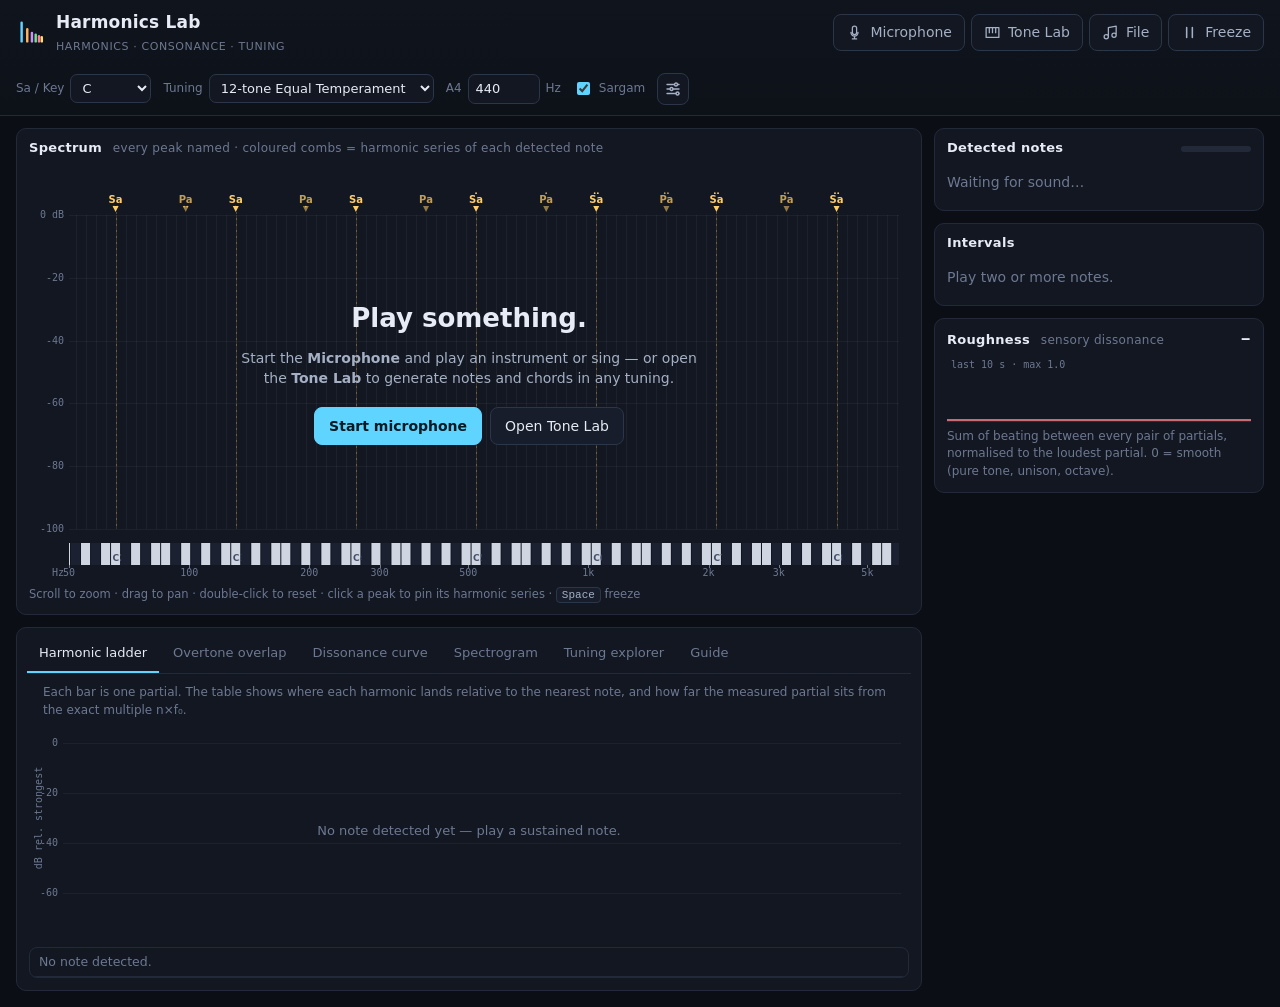
==== index.html @ b7bf7cbb "add working demo" ====
<!doctype html>
<html lang="en">
<head>
  <meta charset="utf-8">
  <meta name="viewport" content="width=device-width, initial-scale=1">
  <title>Harmonics Lab</title>
  <meta name="description" content="See the harmonic series, consonance and dissonance of any sound in real time.">
  <link rel="icon" href="data:image/svg+xml,%3Csvg xmlns='http://www.w3.org/2000/svg' viewBox='0 0 32 32'%3E%3Crect width='32' height='32' rx='7' fill='%2311161f'/%3E%3Cg stroke-linecap='round' stroke-width='2.4'%3E%3Cpath d='M6 26V6' stroke='%235fd4ff'/%3E%3Cpath d='M12 26V13' stroke='%23ffb35c'/%3E%3Cpath d='M17 26V17' stroke='%23c792ff'/%3E%3Cpath d='M21 26V19' stroke='%2378e08f'/%3E%3Cpath d='M24.5 26V20.5' stroke='%23ff7aa8'/%3E%3Cpath d='M27.5 26V21.5' stroke='%23ffe066'/%3E%3C/g%3E%3C/svg%3E">
  <link rel="stylesheet" href="css/style.css">
</head>
<body>
  <header class="topbar">
    <div class="brand">
      <svg viewBox="0 0 32 32" aria-hidden="true"><g stroke-linecap="round" stroke-width="2.6"><path d="M6 26V6" stroke="#5fd4ff"/><path d="M12 26V13" stroke="#ffb35c"/><path d="M17 26V17" stroke="#c792ff"/><path d="M21 26V19" stroke="#78e08f"/><path d="M24.5 26V20.5" stroke="#ff7aa8"/><path d="M27.5 26V21.5" stroke="#ffe066"/></g></svg>
      <div><h1>Harmonics Lab</h1><span class="tag">harmonics · consonance · tuning</span></div>
    </div>

    <div class="sources" role="group" aria-label="Sound sources">
      <button id="btnMic" class="src-btn" aria-pressed="false" title="Analyse the microphone (M)">
        <svg viewBox="0 0 24 24"><path d="M12 15a3 3 0 0 0 3-3V6a3 3 0 0 0-6 0v6a3 3 0 0 0 3 3Zm5-3a5 5 0 0 1-10 0M12 17v4m-3 0h6" fill="none" stroke="currentColor" stroke-width="1.8" stroke-linecap="round"/></svg>
        <span>Microphone</span>
      </button>
      <button id="btnTone" class="src-btn" aria-pressed="false" title="Built-in tone generator: play notes &amp; chords in any tuning (T)">
        <svg viewBox="0 0 24 24"><path d="M3 5h18v14H3zM7.5 5v8M12 5v8M16.5 5v8" fill="none" stroke="currentColor" stroke-width="1.8" stroke-linejoin="round"/></svg>
        <span>Tone Lab</span>
      </button>
      <label class="src-btn" title="Analyse an audio file (loops)">
        <svg viewBox="0 0 24 24"><path d="M9 18V5l11-2v13M9 18a3 3 0 1 1-3-3 3 3 0 0 1 3 3Zm11-2a3 3 0 1 1-3-3 3 3 0 0 1 3 3Z" fill="none" stroke="currentColor" stroke-width="1.8" stroke-linejoin="round"/></svg>
        <span id="fileLabel">File</span>
        <input id="fileInput" type="file" accept="audio/*" hidden>
      </label>
      <button id="btnFreeze" class="src-btn" aria-pressed="false" title="Freeze the display to inspect it; also pauses a playing file (Space)">
        <svg viewBox="0 0 24 24"><path d="M8 5v14M16 5v14" fill="none" stroke="currentColor" stroke-width="2.2" stroke-linecap="round"/></svg>
        <span>Freeze</span>
      </button>
    </div>

    <div class="tonal">
      <label>Sa / Key
        <select id="selKey"></select>
      </label>
      <label>Tuning
        <select id="selTuning"></select>
      </label>
      <label>A4
        <input id="inpA4" type="number" min="400" max="480" step="0.1" value="440"><span class="unit">Hz</span>
      </label>
      <label class="check"><input id="chkSargam" type="checkbox" checked> Sargam</label>
      <button id="btnSettings" class="icon-btn" title="Analysis &amp; display settings" aria-expanded="false">
        <svg viewBox="0 0 24 24"><path d="M4 6h10m4 0h2M4 12h4m4 0h8M4 18h12m4 0h0" stroke="currentColor" stroke-width="1.8" stroke-linecap="round"/><circle cx="16" cy="6" r="2" fill="none" stroke="currentColor" stroke-width="1.8"/><circle cx="10" cy="12" r="2" fill="none" stroke="currentColor" stroke-width="1.8"/><circle cx="18" cy="18" r="2" fill="none" stroke="currentColor" stroke-width="1.8"/></svg>
      </button>
    </div>
  </header>

  <!-- Settings drawer -->
  <aside id="settings" class="drawer" hidden>
    <div class="drawer-head"><h2>Settings</h2><button class="icon-btn" data-close="settings" title="Close">✕</button></div>
    <div class="drawer-body">
      <fieldset>
        <legend>Analysis</legend>
        <label>FFT size
          <select id="setFFT">
            <option value="8192">8192 — fast (≈0.17 s)</option>
            <option value="16384" selected>16384 — balanced (≈0.34 s)</option>
            <option value="32768">32768 — fine detail (≈0.68 s)</option>
          </select>
        </label>
        <p class="hint" id="resHint"></p>
        <label>Window
          <select id="setWindow">
            <option value="hann">Hann — sharper peaks</option>
            <option value="blackmanHarris">Blackman-Harris — cleaner floor (−92 dB side-lobes)</option>
          </select>
        </label>
        <label>Peak threshold above noise floor <output id="outThresh">15 dB</output>
          <input id="setThresh" type="range" min="6" max="40" step="1" value="15">
        </label>
        <label>Dynamic range <output id="outRange">60 dB</output>
          <input id="setRange" type="range" min="30" max="90" step="5" value="60">
        </label>
        <label>Input gate (silence below) <output id="outGate">−70 dBFS</output>
          <input id="setGate" type="range" min="-100" max="-30" step="1" value="-70">
        </label>
        <label class="check"><input id="setPoly" type="checkbox" checked> Detect multiple notes (chords)</label>
        <label>Max notes <output id="outVoices">4</output>
          <input id="setVoices" type="range" min="1" max="6" step="1" value="4">
        </label>
        <label>Lowest fundamental
          <select id="setMinF0">
            <option value="30">30 Hz (B0)</option><option value="50" selected>50 Hz (G1)</option><option value="70">70 Hz (C♯2)</option><option value="100">100 Hz (G2)</option>
          </select>
        </label>
        <label>Display smoothing <output id="outSmooth">0.5</output>
          <input id="setSmooth" type="range" min="0" max="0.95" step="0.05" value="0.5">
        </label>
      </fieldset>
      <fieldset>
        <legend>Display</legend>
        <label>Frequency range
          <span class="row"><input id="setFMin" type="number" value="50" min="20" max="2000"> – <input id="setFMax" type="number" value="6000" min="200" max="20000"> Hz</span>
        </label>
        <label>Level floor <output id="outDbMin">−100 dB</output>
          <input id="setDbMin" type="range" min="-130" max="-50" step="5" value="-100">
        </label>
        <label>Harmonics to show per note <output id="outHarm">16</output>
          <input id="setHarm" type="range" min="4" max="32" step="1" value="16">
        </label>
        <label>Note spelling
          <select id="setSpell"><option value="sharps">Sharps (C♯)</option><option value="flats">Flats (D♭)</option></select>
        </label>
        <label>Sargam script
          <select id="setScript"><option value="latin">Latin (Sa Re Ga)</option><option value="deva">Devanagari (सा रे ग)</option></select>
        </label>
        <label>Sa fine-tune <output id="outSaFine">0 ¢</output>
          <input id="setSaFine" type="range" min="-50" max="50" step="1" value="0">
        </label>
        <label class="check"><input id="setRoughStrip" type="checkbox" checked> Show roughness band under spectrum</label>
        <label class="check"><input id="setTunedTicks" type="checkbox" checked> Show tuning-degree ticks on spectrum</label>
      </fieldset>
      <fieldset>
        <legend>Microphone</legend>
        <label>Input device <select id="setDevice"><option value="">Default</option></select></label>
        <p class="hint" id="micInfo">Echo cancellation, noise suppression and automatic gain are requested <b>off</b> — they would distort the overtones.</p>
      </fieldset>
      <button id="btnReset" class="ghost">Reset all settings</button>
    </div>
  </aside>

  <main class="layout">
    <section class="stage">
      <div class="panel spectrum-panel">
        <div class="panel-head">
          <h2>Spectrum <span class="sub">every peak named · coloured combs = harmonic series of each detected note</span></h2>
          <div class="legend" id="spectrumLegend"></div>
        </div>
        <div class="canvas-wrap" id="spectrumWrap">
          <canvas id="cvSpectrum" aria-label="Live frequency spectrum"></canvas>
          <div class="empty-state" id="emptyState">
            <p class="big">Play something.</p>
            <p>Start the <b>Microphone</b> and play an instrument or sing — or open the <b>Tone Lab</b> to generate notes and chords in any tuning.</p>
            <div class="empty-actions">
              <button class="primary" data-action="mic">Start microphone</button>
              <button data-action="tone">Open Tone Lab</button>
            </div>
          </div>
          <div class="tooltip" id="tooltip" hidden></div>
        </div>
        <p class="canvas-hint">Scroll to zoom · drag to pan · double-click to reset · click a peak to pin its harmonic series · <kbd>Space</kbd> freeze</p>
      </div>

      <div class="panel tabs-panel">
        <nav class="tabs" role="tablist">
          <button role="tab" data-tab="ladder" aria-selected="true">Harmonic ladder</button>
          <button role="tab" data-tab="overlap">Overtone overlap</button>
          <button role="tab" data-tab="curve">Dissonance curve</button>
          <button role="tab" data-tab="spectrogram">Spectrogram</button>
          <button role="tab" data-tab="tuning">Tuning explorer</button>
          <button role="tab" data-tab="guide">Guide</button>
        </nav>

        <div class="tab" data-tab="ladder">
          <div class="tab-toolbar">
            <span class="voice-pick" id="ladderVoices"></span>
            <span class="tab-explain">Each bar is one partial. The table shows where each harmonic lands relative to the nearest note, and how far the measured partial sits from the exact multiple n×f₀.</span>
          </div>
          <div class="ladder-grid">
            <div class="canvas-wrap short"><canvas id="cvLadder"></canvas></div>
            <div class="table-wrap"><table class="data" id="ladderTable"></table></div>
          </div>
        </div>

        <div class="tab" data-tab="overlap" hidden>
          <div class="tab-toolbar">
            <span class="tab-explain"><b class="ok">Green bars</b>: partials of different notes that coincide (they fuse — consonance). <b class="bad">Red bands</b>: partials close enough to beat (roughness — dissonance); the label shows the beat rate.</span>
          </div>
          <div class="canvas-wrap tall"><canvas id="cvOverlap"></canvas></div>
        </div>

        <div class="tab" data-tab="curve" hidden>
          <div class="tab-toolbar">
            <label>Timbre
              <select id="curveTimbre">
                <option value="live">Live: strongest detected note</option>
                <option value="saw">Bright string (1/n, 8 partials)</option>
                <option value="square">Clarinet (odd partials)</option>
                <option value="sine">Sine (no overtones)</option>
                <option value="stretched">Stretched partials (B = 0.003)</option>
              </select>
            </label>
            <label>Span <select id="curveSpan"><option value="2.05">1 octave</option><option value="4.1">2 octaves</option></select></label>
            <span class="tab-explain">Total roughness when this timbre sounds with a copy of itself at every interval (Plomp–Levelt / Sethares). Valleys are the consonances — they appear wherever partials coincide.</span>
          </div>
          <div class="canvas-wrap tall"><canvas id="cvCurve"></canvas></div>
        </div>

        <div class="tab" data-tab="spectrogram" hidden>
          <div class="tab-toolbar"><span class="tab-explain">Time → (right is now). Log-frequency vertical axis with note names. Bright lines are partials; dots trace detected fundamentals.</span></div>
          <div class="canvas-wrap tall"><canvas id="cvSpectrogram"></canvas></div>
        </div>

        <div class="tab" data-tab="tuning" hidden>
          <div class="tab-toolbar">
            <span class="tab-explain">Where each tuning system places the 12 degrees, in cents from Sa. Colour = offset from equal temperament: <b class="cents-neg">blue flat</b> · <b class="ok">green on</b> · <b class="cents-pos">orange sharp</b>. Click any table cell to hear Sa + that degree in that tuning.</span>
          </div>
          <div class="canvas-wrap tuning-strip"><canvas id="cvTuning"></canvas></div>
          <div class="table-wrap"><table class="data tuning-table" id="tuningTable"></table></div>
          <div class="tuning-about" id="tuningAbout"></div>
        </div>

        <div class="tab guide" data-tab="guide" hidden>
          <div class="guide-cols">
            <section>
              <h3>What you are seeing</h3>
              <p>A pitched sound is not one frequency. A string or air column vibrates at its <b>fundamental</b> f₀ and simultaneously at <b>2f₀, 3f₀, 4f₀…</b> — the <b>harmonic series</b>. Their relative strengths are the timbre. The spectrum shows every partial as a peak; the coloured comb above marks the harmonic numbers of each detected note.</p>
              <p>Harmonics 1, 2, 4, 8 are octaves (Sa). 3 and 6 are Pa (a pure fifth, +2.0¢ from equal temperament). 5 is Ga (a pure major third, −13.7¢). 7 is a "natural" komal Ni, −31.2¢ — no piano key matches it. 11 sits almost exactly between Ma and tivra Ma. The <b>Harmonic ladder</b> tab lists all of this for whatever you play.</p>
            </section>
            <section>
              <h3>Consonance, made visible</h3>
              <p>When two notes sound together, their harmonic series interleave. If the frequency ratio is simple — 2:1, 3:2, 4:3, 5:4 — many partials land on <b>exactly</b> the same frequencies and fuse. Partials that land close but not together (within about a critical band) <b>beat</b>, which we hear as roughness.</p>
              <p>Open <b>Overtone overlap</b> and play a fifth: green coincidences everywhere. Play a minor second: red beating bands. In equal temperament the fifth's 3rd/2nd harmonics are 0.9 Hz apart at C4 — a slow beat you can see in the interval card. Switch the Tone Lab to Just intonation and it vanishes.</p>
            </section>
            <section>
              <h3>Tuning systems</h3>
              <p><b>Equal temperament</b> divides the octave into 12 identical steps, so every key works but only the octave is pure. <b>Just intonation</b> takes intervals straight from the harmonic series (5/4, 3/2…) — perfectly beat-free chords, tied to one Sa, exactly like a tanpura-tuned raga. <b>Pythagorean</b> stacks pure fifths. <b>Meantone</b> and <b>Werckmeister</b> are historical compromises.</p>
              <p>Choose a tuning at the top: note labels and cents then refer to that tuning's degrees, ticks on the spectrum show where its notes lie, and the Tone Lab plays in it.</p>
            </section>
            <section>
              <h3>Tips for accurate readings</h3>
              <ul>
                <li>Use a quiet room and keep the mic 20–50 cm from the instrument. Avoid Bluetooth headsets (their codecs low-pass and distort).</li>
                <li>Bigger FFT (Settings) = finer frequency resolution but slower response. 32768 separates partials only 3 Hz apart; 8192 follows fast melodies.</li>
                <li>Pitch is refined from the phase advance between two overlapping frames: steady tones read to better than 0.1¢.</li>
                <li>An octave above a sounding note can't be detected as a separate note: every partial coincides with the lower note's even harmonics. That perfect overlap <i>is</i> why the octave is the most consonant interval.</li>
                <li>Freeze (<kbd>Space</kbd>) and hover the spectrum to read any peak exactly.</li>
              </ul>
            </section>
          </div>
          <p class="refs">Roughness model: Plomp &amp; Levelt (1965), parameterised by W. Sethares, <i>Tuning, Timbre, Spectrum, Scale</i> (2005). Multi-note detection: harmonic summation with iterative explanation (after A. Klapuri, 2006). Validation suite: <a href="tests/tests.html">tests/tests.html</a>.</p>
        </div>
      </div>
    </section>

    <aside class="side">
      <div class="panel notes-panel">
        <div class="panel-head"><h2>Detected notes</h2><span class="level" id="levelMeter" title="Input level"><i></i></span></div>
        <div id="noteCards" class="note-cards"><p class="muted">Waiting for sound…</p></div>
      </div>
      <div class="panel">
        <div class="panel-head"><h2>Intervals</h2></div>
        <div id="intervalCards" class="interval-cards"><p class="muted">Play two or more notes.</p></div>
      </div>
      <div class="panel">
        <div class="panel-head"><h2>Roughness <span class="sub">sensory dissonance</span></h2><span class="rough-val" id="roughVal">–</span></div>
        <div class="canvas-wrap spark"><canvas id="cvRough"></canvas></div>
        <p class="hint">Sum of beating between every pair of partials, normalised to the loudest partial. 0 = smooth (pure tone, unison, octave).</p>
      </div>
    </aside>
  </main>

  <!-- Tone Lab drawer -->
  <section id="toneLab" class="tonelab" hidden>
    <div class="tonelab-head">
      <h2>Tone Lab</h2>
      <label>Timbre <select id="tlTimbre"></select></label>
      <label>Harmonics <output id="tlHarmOut">12</output><input id="tlHarm" type="range" min="1" max="24" value="12"></label>
      <label>Inharmonicity <output id="tlInhOut">0</output><input id="tlInh" type="range" min="0" max="40" value="0" title="Stretch of upper partials, like stiff piano strings"></label>
      <label>Octave <select id="tlOct"><option value="-1">Mandra (low)</option><option value="0" selected>Madhya (middle)</option><option value="1">Taar (high)</option></select></label>
      <label class="check"><input id="tlMonitor" type="checkbox" checked> Speakers</label>
      <button id="tlAllOff" class="ghost">All off</button>
      <button id="tlCollapse" class="icon-btn" title="Collapse / expand the keyboard" aria-expanded="true">▾</button>
      <button class="icon-btn" data-close="toneLab" title="Close Tone Lab (notes keep sounding until All off)">✕</button>
    </div>
    <div class="tonelab-presets" id="tlPresets"></div>
    <div class="keyboard" id="keyboard"></div>
    <p class="hint tl-hint">Click keys to latch notes on/off and build chords. Keys follow the selected <b>tuning</b> and <b>Sa</b>: change the tuning while a chord sounds and watch the beats appear or vanish. Computer keys <kbd>A</kbd>…<kbd>K</kbd> play Sa…taar Sa chromatically.</p>
  </section>

  <div class="toast" id="toast" role="status" hidden></div>

  <script src="js/dsp.js"></script>
  <script src="js/pitch.js"></script>
  <script src="js/music.js"></script>
  <script src="js/dissonance.js"></script>
  <script src="js/audio.js"></script>
  <script src="js/ui.js"></script>
  <script src="js/views/spectrum.js"></script>
  <script src="js/views/ladder.js"></script>
  <script src="js/views/overlap.js"></script>
  <script src="js/views/curve.js"></script>
  <script src="js/views/spectrogram.js"></script>
  <script src="js/views/tuning.js"></script>
  <script src="js/app.js"></script>
</body>
</html>
---- css/style.css ----
/* Harmonics Lab — dark, instrument-panel styling. */
:root {
  --bg: #0b0e14;
  --panel: #121722;
  --panel-2: #171d2a;
  --line: #222a3a;
  --line-2: #2c3649;
  --text: #e6ebf5;
  --text-2: #a5b0c4;
  --text-3: #6d7891;
  --accent: #5fd4ff;
  --ok: #5ee39a;
  --warn: #ffcc66;
  --bad: #ff5f6d;
  --v0: #5fd4ff;
  --v1: #ffb35c;
  --v2: #c792ff;
  --v3: #78e08f;
  --v4: #ff7aa8;
  --v5: #ffe066;
  --radius: 10px;
  --mono: ui-monospace, "SF Mono", "JetBrains Mono", Menlo, Consolas, monospace;
  --sans: system-ui, -apple-system, "Segoe UI", Roboto, "Noto Sans", "Noto Sans Devanagari", sans-serif;
  color-scheme: dark;
}

* { box-sizing: border-box; }
html, body { margin: 0; height: 100%; }
body {
  background: var(--bg);
  color: var(--text);
  font: 14px/1.45 var(--sans);
  -webkit-font-smoothing: antialiased;
}
button, select, input { font: inherit; color: inherit; }
kbd {
  font: 11px var(--mono); padding: 1px 5px; border-radius: 4px;
  border: 1px solid var(--line-2); background: var(--panel-2); color: var(--text-2);
}
a { color: var(--accent); }
.muted { color: var(--text-3); margin: 6px 0; }
.hint { color: var(--text-3); font-size: 12px; margin: 6px 0 0; }
.ok { color: var(--ok); } .bad { color: var(--bad); }

/* ------------------------------------------------------------- Top bar */
.topbar {
  display: flex; align-items: center; gap: 18px; flex-wrap: wrap;
  padding: 10px 16px; border-bottom: 1px solid var(--line);
  background: linear-gradient(180deg, #10141d, #0d1118);
  position: sticky; top: 0; z-index: 20;
}
.brand { display: flex; align-items: center; gap: 10px; margin-right: auto; }
.brand svg { width: 30px; height: 30px; }
.brand h1 { font-size: 17px; margin: 0; letter-spacing: .2px; }
.brand .tag { font-size: 11px; color: var(--text-3); letter-spacing: .6px; text-transform: uppercase; }

.sources { display: flex; gap: 6px; flex-wrap: wrap; }
.src-btn {
  display: inline-flex; align-items: center; gap: 7px; cursor: pointer;
  padding: 7px 12px; border-radius: 8px; border: 1px solid var(--line-2);
  background: var(--panel); color: var(--text-2); transition: .15s;
  user-select: none;
}
.src-btn svg { width: 17px; height: 17px; }
.src-btn:hover { color: var(--text); border-color: #3a4660; }
.src-btn[aria-pressed="true"] {
  color: #001a24; background: var(--accent); border-color: var(--accent);
  box-shadow: 0 0 0 3px rgba(95, 212, 255, .15);
}
#btnMic[aria-pressed="true"] { animation: live 2s ease-in-out infinite; }
@keyframes live { 50% { box-shadow: 0 0 0 6px rgba(95, 212, 255, .08); } }
#btnFreeze[aria-pressed="true"] { background: var(--warn); border-color: var(--warn); color: #241a00; }

.tonal { display: flex; align-items: center; gap: 12px; flex-wrap: wrap; }
.tonal label { display: inline-flex; align-items: center; gap: 6px; color: var(--text-3); font-size: 12px; }
.tonal select, .tonal input[type=number] {
  background: var(--panel); border: 1px solid var(--line-2); border-radius: 7px;
  padding: 5px 7px; color: var(--text); font-size: 13px;
}
.tonal input[type=number] { width: 72px; }
.unit { color: var(--text-3); }
.check { display: inline-flex; align-items: center; gap: 6px; cursor: pointer; }
.check input { accent-color: var(--accent); }
.icon-btn {
  display: inline-grid; place-items: center; width: 32px; height: 32px; cursor: pointer;
  border-radius: 8px; border: 1px solid var(--line-2); background: var(--panel); color: var(--text-2);
}
.icon-btn svg { width: 18px; height: 18px; }
.icon-btn:hover { color: var(--text); }

button.primary, button.ghost, .empty-actions button {
  padding: 8px 14px; border-radius: 8px; cursor: pointer; border: 1px solid var(--line-2);
  background: var(--panel-2); color: var(--text);
}
button.primary { background: var(--accent); border-color: var(--accent); color: #001a24; font-weight: 600; }
button.ghost { background: transparent; color: var(--text-2); }
button.ghost:hover { color: var(--text); }

/* -------------------------------------------------------------- Layout */
.layout {
  display: grid; grid-template-columns: minmax(0, 1fr) 330px; gap: 12px;
  padding: 12px 16px 16px;
}
.stage { display: flex; flex-direction: column; gap: 12px; min-width: 0; }
.side { display: flex; flex-direction: column; gap: 12px; min-width: 0; }
.panel {
  background: var(--panel); border: 1px solid var(--line); border-radius: var(--radius);
  padding: 10px 12px 12px; min-width: 0;
}
.panel-head { display: flex; align-items: baseline; justify-content: space-between; gap: 10px; margin-bottom: 8px; }
.panel h2 { font-size: 13px; margin: 0; font-weight: 600; letter-spacing: .3px; }
.panel h2 .sub { font-weight: 400; color: var(--text-3); margin-left: 6px; font-size: 12px; }
.legend { display: flex; gap: 10px; flex-wrap: wrap; font-size: 12px; color: var(--text-2); }
.legend i { display: inline-block; width: 10px; height: 10px; border-radius: 3px; margin-right: 5px; vertical-align: -1px; }

.canvas-wrap { position: relative; width: 100%; }
.canvas-wrap canvas { display: block; width: 100%; height: 100%; }
.spectrum-panel .canvas-wrap { height: clamp(300px, 46vh, 560px); cursor: crosshair; }
.canvas-wrap.short { height: 210px; }
.canvas-wrap.tall { height: clamp(320px, 42vh, 520px); }
.canvas-wrap.spark { height: 64px; }
.canvas-wrap.tuning-strip { height: 230px; }
.canvas-hint { margin: 6px 0 0; color: var(--text-3); font-size: 11.5px; }

.empty-state {
  position: absolute; inset: 0; display: grid; place-content: center; text-align: center;
  padding: 20px; color: var(--text-2); pointer-events: none;
}
.empty-state .big { font-size: 26px; color: var(--text); margin: 0 0 6px; font-weight: 600; }
.empty-state p { margin: 4px auto; max-width: 460px; }
.empty-actions { display: flex; gap: 8px; justify-content: center; margin-top: 14px; pointer-events: auto; }
.empty-state[hidden] { display: none; }

.tooltip {
  position: absolute; pointer-events: none; z-index: 5;
  background: rgba(10, 13, 20, .94); border: 1px solid var(--line-2); border-radius: 8px;
  padding: 7px 9px; font: 12px/1.45 var(--mono); color: var(--text); white-space: nowrap;
  box-shadow: 0 6px 20px rgba(0, 0, 0, .4);
}
.tooltip b { color: var(--accent); font-weight: 600; }
.tooltip .dim { color: var(--text-3); }

/* ---------------------------------------------------------------- Tabs */
.tabs { display: flex; gap: 2px; border-bottom: 1px solid var(--line); margin: -2px -2px 10px; overflow-x: auto; }
.tabs button {
  background: none; border: 0; border-bottom: 2px solid transparent; padding: 8px 12px; cursor: pointer;
  color: var(--text-3); white-space: nowrap; font-size: 13px;
}
.tabs button:hover { color: var(--text-2); }
.tabs button[aria-selected="true"] { color: var(--text); border-bottom-color: var(--accent); }
.tab-toolbar { display: flex; align-items: center; gap: 14px; flex-wrap: wrap; margin-bottom: 8px; font-size: 12px; color: var(--text-3); }
.tab-toolbar label { display: inline-flex; gap: 6px; align-items: center; }
.tab-toolbar select { background: var(--panel-2); border: 1px solid var(--line-2); border-radius: 6px; padding: 4px 6px; color: var(--text); }
.tab-explain { flex: 1 1 320px; }
.voice-pick { display: inline-flex; gap: 4px; }
.voice-pick button {
  border: 1px solid var(--line-2); background: var(--panel-2); border-radius: 6px; padding: 3px 9px; cursor: pointer;
  font-size: 12px; color: var(--text-2);
}
.voice-pick button[aria-pressed="true"] { color: #0b0e14; font-weight: 600; }

.ladder-grid { display: grid; grid-template-columns: minmax(0, 1fr); gap: 10px; }
.table-wrap { overflow: auto; max-height: 300px; border: 1px solid var(--line); border-radius: 8px; }
table.data { border-collapse: collapse; width: 100%; font-size: 12.5px; font-variant-numeric: tabular-nums; }
table.data th, table.data td { padding: 5px 9px; text-align: right; border-bottom: 1px solid var(--line); white-space: nowrap; }
table.data th { position: sticky; top: 0; background: var(--panel-2); color: var(--text-3); font-weight: 500; text-align: right; z-index: 1; }
table.data td.l, table.data th.l { text-align: left; }
table.data tr:hover td { background: rgba(255, 255, 255, .025); }
table.data tr.absent td { color: var(--text-3); }
.cents-pos { color: #ffb35c; } .cents-neg { color: #5fd4ff; } .cents-zero { color: var(--ok); }
.tuning-table td.cell { cursor: pointer; }
.tuning-table td.cell:hover { outline: 1px solid var(--accent); outline-offset: -1px; }
.tuning-table td.active-col, .tuning-table th.active-col { background: rgba(95, 212, 255, .07); }
.tuning-about { color: var(--text-2); font-size: 12.5px; margin-top: 10px; display: grid; gap: 4px; }
.tuning-about b { color: var(--text); }

.guide-cols { display: grid; grid-template-columns: repeat(auto-fit, minmax(260px, 1fr)); gap: 18px; }
.guide h3 { font-size: 14px; margin: 4px 0 6px; color: var(--accent); }
.guide p, .guide li { color: var(--text-2); font-size: 13px; }
.guide ul { padding-left: 18px; margin: 0; }
.guide li { margin-bottom: 5px; }
.guide .refs { color: var(--text-3); font-size: 12px; border-top: 1px solid var(--line); padding-top: 10px; margin-top: 14px; }

/* --------------------------------------------------------------- Side */
.note-cards { display: grid; gap: 8px; }
.note-card {
  display: grid; grid-template-columns: 6px 1fr auto; gap: 0 10px; align-items: center;
  background: var(--panel-2); border: 1px solid var(--line); border-radius: 9px; padding: 8px 10px 8px 0; overflow: hidden;
}
.note-card .bar { grid-row: 1 / span 3; align-self: stretch; border-radius: 0 3px 3px 0; }
.note-card .name { font-size: 26px; font-weight: 650; line-height: 1.1; letter-spacing: -.3px; }
.note-card .name small { font-size: 14px; font-weight: 500; color: var(--text-2); margin-left: 3px; }
.note-card .svara { font-size: 22px; text-align: right; line-height: 1.1; }
.note-card .freq { font: 13px var(--mono); color: var(--text-2); }
.note-card .meta { grid-column: 2 / span 2; font-size: 11.5px; color: var(--text-3); display: flex; gap: 10px; flex-wrap: wrap; }
.cents-meter { grid-column: 2 / span 2; height: 18px; position: relative; margin: 4px 0 2px; }
.cents-meter .track { position: absolute; left: 0; right: 0; top: 8px; height: 2px; background: var(--line-2); border-radius: 2px; }
.cents-meter .tick { position: absolute; top: 4px; width: 1px; height: 10px; background: var(--text-3); }
.cents-meter .tick.mid { background: var(--ok); top: 2px; height: 14px; width: 2px; margin-left: -1px; }
.cents-meter .needle { position: absolute; top: 1px; width: 4px; height: 16px; border-radius: 2px; margin-left: -2px; transition: left .12s linear; }
.cents-meter .lbl { position: absolute; right: 0; top: -2px; font: 11px var(--mono); }

.interval-cards { display: grid; gap: 8px; }
.interval-card { background: var(--panel-2); border: 1px solid var(--line); border-radius: 9px; padding: 8px 10px; font-size: 12.5px; }
.interval-card .top { display: flex; justify-content: space-between; align-items: baseline; gap: 8px; }
.interval-card .iname { font-weight: 600; font-size: 14px; }
.interval-card .pair { color: var(--text-3); font-size: 12px; }
.interval-card .nums { font: 12px var(--mono); color: var(--text-2); margin-top: 3px; }
.interval-card .beat { margin-top: 4px; font-size: 12px; }
.dot { display: inline-block; width: 8px; height: 8px; border-radius: 50%; margin-right: 3px; vertical-align: 0; }

.level { width: 70px; height: 6px; background: var(--line); border-radius: 3px; overflow: hidden; }
.level i { display: block; height: 100%; width: 0; background: linear-gradient(90deg, var(--ok), var(--warn) 75%, var(--bad)); transition: width .08s; }
.rough-val { font: 600 18px var(--mono); }

/* Sargam glyphs: komal = underline, tivra = mark above, saptak dots. */
.sv { position: relative; display: inline-block; padding: 0 1px; }
.sv.komal { text-decoration: underline; text-decoration-thickness: 2px; text-underline-offset: 3px; }
.sv.tivra::before { content: ""; position: absolute; left: 50%; top: -0.18em; height: .32em; border-left: 2px solid currentColor; }
.sv.mandra::after, .sv.taar::after {
  content: attr(data-dots); position: absolute; left: 0; right: 0; text-align: center;
  font-size: .55em; letter-spacing: .1em; line-height: 1;
}
.sv.mandra::after { bottom: -0.75em; }
.sv.taar::after { top: -0.6em; }
.sv.taar.tivra::after { top: -0.95em; }

/* -------------------------------------------------------------- Drawers */
.drawer {
  position: fixed; top: 0; right: 0; bottom: 0; width: min(380px, 100vw); z-index: 40;
  background: var(--panel); border-left: 1px solid var(--line-2); box-shadow: -10px 0 40px rgba(0, 0, 0, .5);
  display: flex; flex-direction: column;
}
.drawer[hidden] { display: none; }
.drawer-head { display: flex; justify-content: space-between; align-items: center; padding: 12px 16px; border-bottom: 1px solid var(--line); }
.drawer-head h2 { margin: 0; font-size: 15px; }
.drawer-body { overflow-y: auto; padding: 8px 16px 20px; }
fieldset { border: 0; border-top: 1px solid var(--line); padding: 10px 0 6px; margin: 6px 0; display: grid; gap: 10px; }
legend { color: var(--accent); font-size: 12px; text-transform: uppercase; letter-spacing: .8px; padding-right: 8px; }
.drawer label { display: grid; gap: 4px; font-size: 12.5px; color: var(--text-2); }
.drawer label.check { display: flex; }
.drawer label output { float: right; color: var(--text); font-family: var(--mono); font-size: 12px; }
.drawer select, .drawer input[type=number] {
  background: var(--panel-2); border: 1px solid var(--line-2); border-radius: 7px; padding: 6px 8px; color: var(--text);
}
.drawer input[type=number] { width: 90px; }
.drawer input[type=range] { width: 100%; accent-color: var(--accent); }
.drawer .row { display: flex; align-items: center; gap: 6px; color: var(--text-3); }

/* ------------------------------------------------------------- Tone Lab */
.tonelab {
  position: sticky; bottom: 0; z-index: 30; margin: 0 16px 12px;
  background: rgba(18, 23, 34, .97); backdrop-filter: blur(6px);
  border: 1px solid var(--line-2); border-radius: 12px; padding: 10px 14px 12px;
  box-shadow: 0 -10px 40px rgba(0, 0, 0, .45);
}
.tonelab[hidden] { display: none; }
.tonelab-head { display: flex; align-items: center; gap: 14px; flex-wrap: wrap; font-size: 12px; color: var(--text-3); }
.tonelab-head h2 { margin: 0 6px 0 0; font-size: 14px; color: var(--text); }
.tonelab-head label { display: inline-flex; align-items: center; gap: 6px; }
.tonelab-head select { background: var(--panel-2); border: 1px solid var(--line-2); border-radius: 6px; padding: 4px 6px; color: var(--text); }
.tonelab-head input[type=range] { width: 90px; accent-color: var(--accent); }
.tonelab-head output { font-family: var(--mono); color: var(--text); min-width: 2.2em; text-align: right; }
.tonelab-head #tlCollapse { margin-left: auto; }
.tonelab-presets { display: flex; gap: 6px; flex-wrap: wrap; margin: 8px 0; }
.tonelab.collapsed .tonelab-presets, .tonelab.collapsed .keyboard, .tonelab.collapsed .tl-hint { display: none; }
.tonelab-presets button {
  font-size: 12px; padding: 4px 9px; border-radius: 999px; cursor: pointer;
  background: var(--panel-2); border: 1px solid var(--line-2); color: var(--text-2);
}
.tonelab-presets button:hover { color: var(--text); border-color: var(--accent); }
.tl-hint { margin-top: 6px; font-size: 11.5px; }

.keyboard { position: relative; height: 104px; user-select: none; touch-action: manipulation; }
.key {
  position: absolute; top: 0; border: 1px solid #0b0e14; border-radius: 0 0 6px 6px; cursor: pointer;
  display: flex; flex-direction: column; justify-content: flex-end; align-items: center; padding-bottom: 6px;
  font-size: 11px; line-height: 1.25; transition: background .08s;
}
.key.white { height: 100%; background: linear-gradient(#e8ecf3, #cfd6e2); color: #2a3346; z-index: 1; }
.key.black { height: 60%; background: linear-gradient(#2a3242, #151a24); color: #b8c2d6; z-index: 2; border-color: #05070a; }
.key.on.white { background: linear-gradient(#bfefff, #5fd4ff); }
.key.on.black { background: linear-gradient(#3db8e6, #1a7fa6); color: #fff; }
.key .kc { font-family: var(--mono); font-size: 10px; opacity: .5; }
.key .kf { font-family: var(--mono); font-size: 9.5px; opacity: .65; }
.key.black .kf, .key.black .kc { display: none; }
.key .ks { font-size: 12px; font-weight: 600; }

.toast {
  position: fixed; left: 50%; bottom: 24px; transform: translateX(-50%); z-index: 60;
  background: #1d2433; border: 1px solid var(--line-2); color: var(--text); border-radius: 10px;
  padding: 10px 14px; box-shadow: 0 10px 30px rgba(0, 0, 0, .5); max-width: min(560px, 92vw);
}
.toast.error { border-color: var(--bad); }

/* ---------------------------------------------------------- Responsive */
@media (max-width: 1100px) {
  .layout { grid-template-columns: minmax(0, 1fr); }
  .side { display: grid; grid-template-columns: repeat(auto-fit, minmax(260px, 1fr)); }
}
@media (max-width: 640px) {
  .topbar { padding: 8px 16px; gap: 10px; }
  .layout { padding: 10px 16px; }
  .src-btn span { display: none; }
  .tonal { gap: 8px; }
  .brand .tag { display: none; }
  .tonelab { margin: 0 8px 8px; }
}
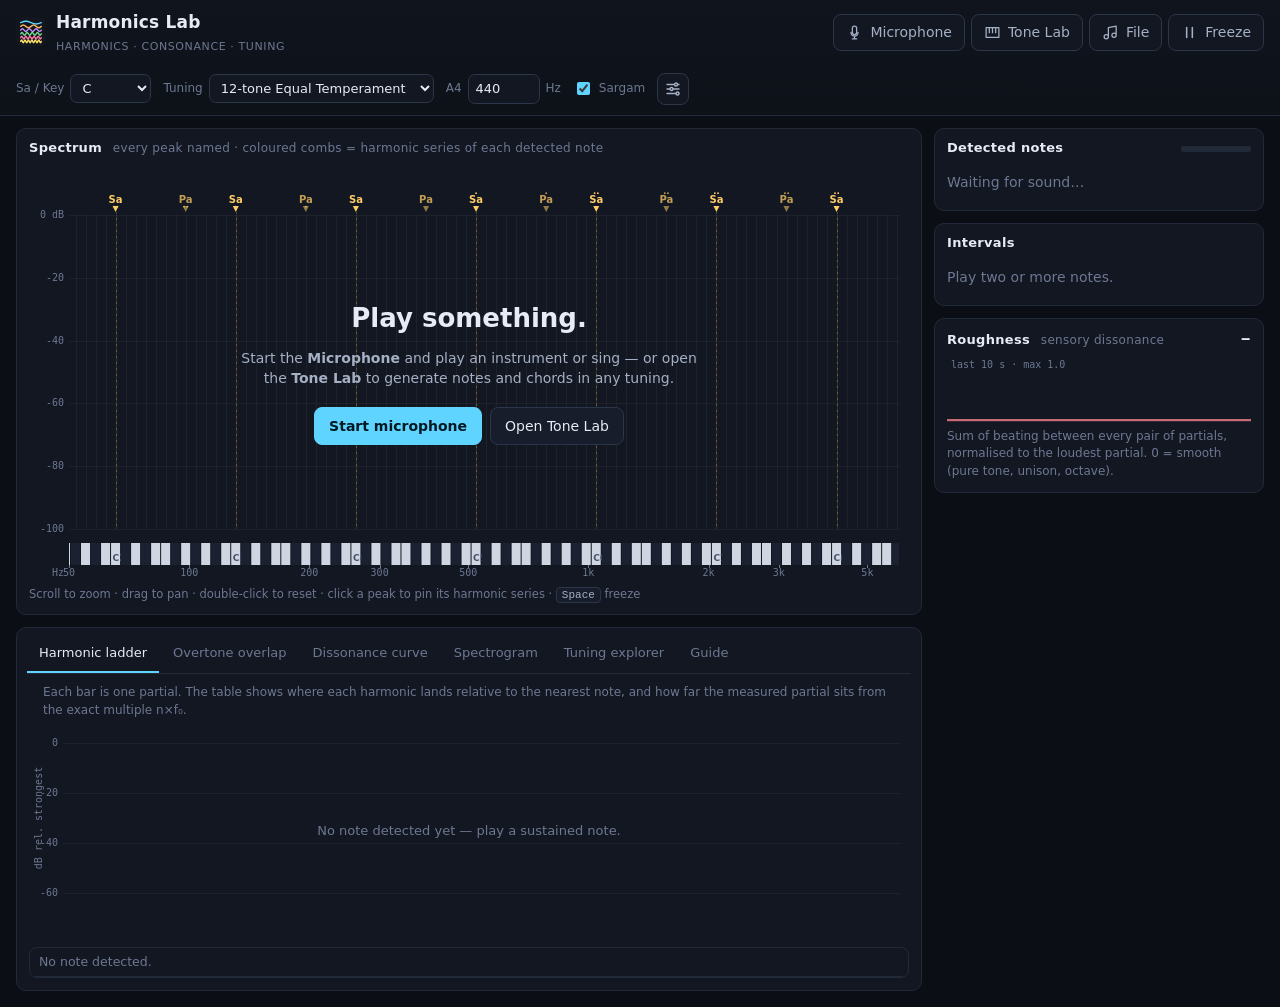
==== commit a46a90b1: "add app icons/images" ====
--- a/index.html
+++ b/index.html
@@ -5,13 +5,28 @@
   <meta name="viewport" content="width=device-width, initial-scale=1">
   <title>Harmonics Lab</title>
   <meta name="description" content="See the harmonic series, consonance and dissonance of any sound in real time.">
-  <link rel="icon" href="data:image/svg+xml,%3Csvg xmlns='http://www.w3.org/2000/svg' viewBox='0 0 32 32'%3E%3Crect width='32' height='32' rx='7' fill='%2311161f'/%3E%3Cg stroke-linecap='round' stroke-width='2.4'%3E%3Cpath d='M6 26V6' stroke='%235fd4ff'/%3E%3Cpath d='M12 26V13' stroke='%23ffb35c'/%3E%3Cpath d='M17 26V17' stroke='%23c792ff'/%3E%3Cpath d='M21 26V19' stroke='%2378e08f'/%3E%3Cpath d='M24.5 26V20.5' stroke='%23ff7aa8'/%3E%3Cpath d='M27.5 26V21.5' stroke='%23ffe066'/%3E%3C/g%3E%3C/svg%3E">
+  <link rel="icon" type="image/svg+xml" href="img/icons/icon.svg">
+  <meta name="theme-color" content="#0b0e14">
+  <link rel="canonical" href="https://abpaudel.com/harmonics-lab/">
+  <meta property="og:type" content="website">
+  <meta property="og:site_name" content="Harmonics Lab">
+  <meta property="og:title" content="Harmonics Lab">
+  <meta property="og:description" content="See the harmonic series, consonance and dissonance of any sound in real time.">
+  <meta property="og:url" content="https://abpaudel.com/harmonics-lab/">
+  <meta property="og:image" content="https://abpaudel.com/harmonics-lab/img/card.png">
+  <meta property="og:image:width" content="1200">
+  <meta property="og:image:height" content="630">
+  <meta property="og:image:alt" content="Harmonics Lab logo: a fundamental wave and its harmonics 2 to 6 stacked in six colours, beside the app name.">
+  <meta name="twitter:card" content="summary_large_image">
+  <meta name="twitter:title" content="Harmonics Lab">
+  <meta name="twitter:description" content="See the harmonic series, consonance and dissonance of any sound in real time.">
+  <meta name="twitter:image" content="https://abpaudel.com/harmonics-lab/img/card.png">
   <link rel="stylesheet" href="css/style.css">
 </head>
 <body>
   <header class="topbar">
     <div class="brand">
-      <svg viewBox="0 0 32 32" aria-hidden="true"><g stroke-linecap="round" stroke-width="2.6"><path d="M6 26V6" stroke="#5fd4ff"/><path d="M12 26V13" stroke="#ffb35c"/><path d="M17 26V17" stroke="#c792ff"/><path d="M21 26V19" stroke="#78e08f"/><path d="M24.5 26V20.5" stroke="#ff7aa8"/><path d="M27.5 26V21.5" stroke="#ffe066"/></g></svg>
+      <img src="img/icons/icon.svg" alt="" width="30" height="30">
       <div><h1>Harmonics Lab</h1><span class="tag">harmonics · consonance · tuning</span></div>
     </div>
 
--- a/css/style.css
+++ b/css/style.css
@@ -50,7 +50,7 @@
   position: sticky; top: 0; z-index: 20;
 }
 .brand { display: flex; align-items: center; gap: 10px; margin-right: auto; }
-.brand svg { width: 30px; height: 30px; }
+.brand img { width: 30px; height: 30px; display: block; }
 .brand h1 { font-size: 17px; margin: 0; letter-spacing: .2px; }
 .brand .tag { font-size: 11px; color: var(--text-3); letter-spacing: .6px; text-transform: uppercase; }
 
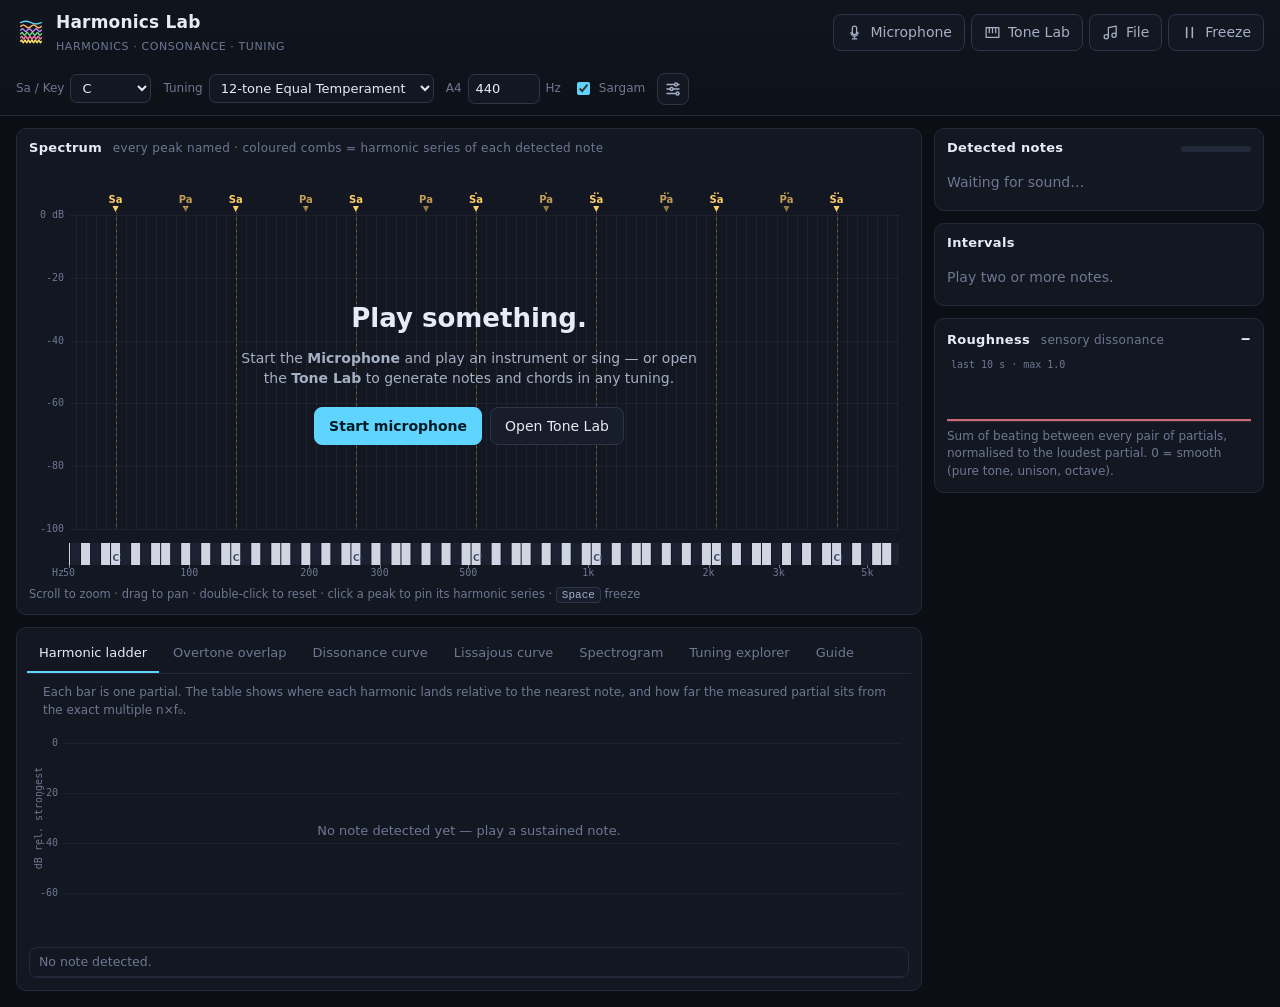
==== commit b2d06c54: "add lissajous curve" ====
--- a/index.html
+++ b/index.html
@@ -167,7 +167,8 @@
         <nav class="tabs" role="tablist">
           <button role="tab" data-tab="ladder" aria-selected="true">Harmonic ladder</button>
           <button role="tab" data-tab="overlap">Overtone overlap</button>
-          <button role="tab" data-tab="curve">Dissonance curve</button>
+          <button role="tab" data-tab="dissonance">Dissonance curve</button>
+          <button role="tab" data-tab="lissajous">Lissajous curve</button>
           <button role="tab" data-tab="spectrogram">Spectrogram</button>
           <button role="tab" data-tab="tuning">Tuning explorer</button>
           <button role="tab" data-tab="guide">Guide</button>
@@ -191,10 +192,10 @@
           <div class="canvas-wrap tall"><canvas id="cvOverlap"></canvas></div>
         </div>
 
-        <div class="tab" data-tab="curve" hidden>
+        <div class="tab" data-tab="dissonance" hidden>
           <div class="tab-toolbar">
             <label>Timbre
-              <select id="curveTimbre">
+              <select id="dissonanceTimbre">
                 <option value="live">Live: strongest detected note</option>
                 <option value="saw">Bright string (1/n, 8 partials)</option>
                 <option value="square">Clarinet (odd partials)</option>
@@ -202,10 +203,30 @@
                 <option value="stretched">Stretched partials (B = 0.003)</option>
               </select>
             </label>
-            <label>Span <select id="curveSpan"><option value="2.05">1 octave</option><option value="4.1">2 octaves</option></select></label>
+            <label>Span <select id="dissonanceSpan"><option value="2.05">1 octave</option><option value="4.1">2 octaves</option></select></label>
             <span class="tab-explain">Total roughness when this timbre sounds with a copy of itself at every interval (Plomp–Levelt / Sethares). Valleys are the consonances — they appear wherever partials coincide.</span>
           </div>
-          <div class="canvas-wrap tall"><canvas id="cvCurve"></canvas></div>
+          <div class="canvas-wrap tall"><canvas id="cvDissonance"></canvas></div>
+        </div>
+
+        <div class="tab" data-tab="lissajous" hidden>
+          <div class="tab-toolbar">
+            <span class="voice-pick" id="lissVoices" title="Pick the two notes to plot"></span>
+            <label>Style
+              <select id="lissStyle">
+                <option value="scope">Scope (live trace)</option>
+                <option value="harmonograph">Harmonograph (decaying)</option>
+              </select>
+            </label>
+            <label>Signal
+              <select id="lissSignal">
+                <option value="pure">Fundamentals only</option>
+                <option value="timbre">With measured overtones</option>
+              </select>
+            </label>
+            <span class="tab-explain">The lower note drives X, the upper note drives Y. A simple ratio such as 3:2 draws a closed figure. A slightly mistuned one turns, once per beat. Try the Fifth in equal temperament, then in Just intonation.</span>
+          </div>
+          <div class="canvas-wrap tall"><canvas id="cvLissajous" aria-label="Lissajous figure of two detected notes"></canvas></div>
         </div>
 
         <div class="tab" data-tab="spectrogram" hidden>
@@ -276,15 +297,18 @@
   <section id="toneLab" class="tonelab" hidden>
     <div class="tonelab-head">
       <h2>Tone Lab</h2>
-      <label>Timbre <select id="tlTimbre"></select></label>
+      <label>Instrument <select id="tlTimbre"></select></label>
       <label>Harmonics <output id="tlHarmOut">12</output><input id="tlHarm" type="range" min="1" max="24" value="12"></label>
       <label>Inharmonicity <output id="tlInhOut">0</output><input id="tlInh" type="range" min="0" max="40" value="0" title="Stretch of upper partials, like stiff piano strings"></label>
-      <label>Octave <select id="tlOct"><option value="-1">Mandra (low)</option><option value="0" selected>Madhya (middle)</option><option value="1">Taar (high)</option></select></label>
+      <label>Octave <select id="tlOct"><option value="-1">Low (mandra)</option><option value="0" selected>Middle (madhya)</option><option value="1">High (taar)</option></select></label>
+      <label class="check" title="Vibrato and natural pitch drift. Turn off for exactly steady pitch."><input id="tlVib" type="checkbox" checked> Vibrato</label>
+      <label class="check" title="Keep re-plucking / re-striking latched notes of decaying instruments (piano, guitar, sitar, tanpura…)"><input id="tlRestrike" type="checkbox" checked> Re-strike</label>
       <label class="check"><input id="tlMonitor" type="checkbox" checked> Speakers</label>
       <button id="tlAllOff" class="ghost">All off</button>
       <button id="tlCollapse" class="icon-btn" title="Collapse / expand the keyboard" aria-expanded="true">▾</button>
       <button class="icon-btn" data-close="toneLab" title="Close Tone Lab (notes keep sounding until All off)">✕</button>
     </div>
+    <p class="tl-about" id="tlAbout"></p>
     <div class="tonelab-presets" id="tlPresets"></div>
     <div class="keyboard" id="keyboard"></div>
     <p class="hint tl-hint">Click keys to latch notes on/off and build chords. Keys follow the selected <b>tuning</b> and <b>Sa</b>: change the tuning while a chord sounds and watch the beats appear or vanish. Computer keys <kbd>A</kbd>…<kbd>K</kbd> play Sa…taar Sa chromatically.</p>
@@ -296,12 +320,14 @@
   <script src="js/pitch.js"></script>
   <script src="js/music.js"></script>
   <script src="js/dissonance.js"></script>
+  <script src="js/synth.js"></script>
   <script src="js/audio.js"></script>
   <script src="js/ui.js"></script>
   <script src="js/views/spectrum.js"></script>
   <script src="js/views/ladder.js"></script>
   <script src="js/views/overlap.js"></script>
-  <script src="js/views/curve.js"></script>
+  <script src="js/views/dissonance.js"></script>
+  <script src="js/views/lissajous.js"></script>
   <script src="js/views/spectrogram.js"></script>
   <script src="js/views/tuning.js"></script>
   <script src="js/app.js"></script>
--- a/css/style.css
+++ b/css/style.css
@@ -263,12 +263,16 @@
 .tonelab-head output { font-family: var(--mono); color: var(--text); min-width: 2.2em; text-align: right; }
 .tonelab-head #tlCollapse { margin-left: auto; }
 .tonelab-presets { display: flex; gap: 6px; flex-wrap: wrap; margin: 8px 0; }
-.tonelab.collapsed .tonelab-presets, .tonelab.collapsed .keyboard, .tonelab.collapsed .tl-hint { display: none; }
+.tonelab.collapsed .tonelab-presets, .tonelab.collapsed .keyboard, .tonelab.collapsed .tl-hint, .tonelab.collapsed .tl-about { display: none; }
+.tonelab-head label.off { opacity: .45; }
+.tl-about { margin: 8px 0 0; font-size: 12px; line-height: 1.45; color: var(--text-3); max-width: 110ch; }
+.tl-about b { color: var(--text-2, var(--text)); font-weight: 600; }
 .tonelab-presets button {
   font-size: 12px; padding: 4px 9px; border-radius: 999px; cursor: pointer;
   background: var(--panel-2); border: 1px solid var(--line-2); color: var(--text-2);
 }
 .tonelab-presets button:hover { color: var(--text); border-color: var(--accent); }
+.tonelab-presets button[aria-pressed="true"] { color: #001a24; background: var(--accent); border-color: var(--accent); }
 .tl-hint { margin-top: 6px; font-size: 11.5px; }
 
 .keyboard { position: relative; height: 104px; user-select: none; touch-action: manipulation; }
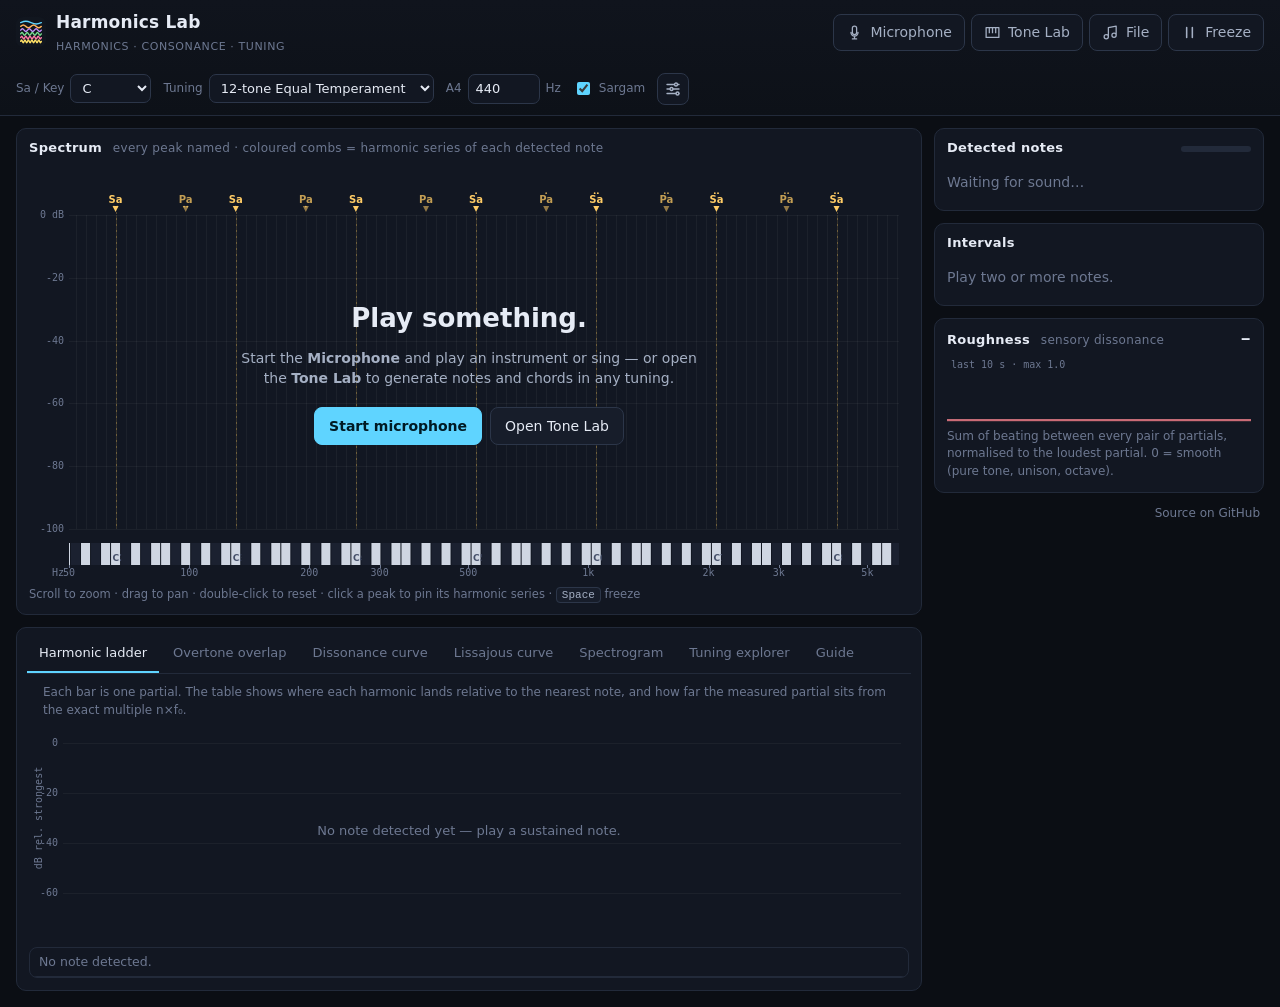
==== commit fe119bb0: "add github repo link" ====
--- a/index.html
+++ b/index.html
@@ -290,6 +290,10 @@
         <div class="canvas-wrap spark"><canvas id="cvRough"></canvas></div>
         <p class="hint">Sum of beating between every pair of partials, normalised to the loudest partial. 0 = smooth (pure tone, unison, octave).</p>
       </div>
+      <p class="site-foot">
+        <a href="https://github.com/abpaudel/harmonics-lab" target="_blank" rel="noopener">
+          Source on GitHub</a>
+      </p>
     </aside>
   </main>
 
@@ -320,6 +324,7 @@
   <script src="js/pitch.js"></script>
   <script src="js/music.js"></script>
   <script src="js/dissonance.js"></script>
+  <script src="js/analysis.js"></script>
   <script src="js/synth.js"></script>
   <script src="js/audio.js"></script>
   <script src="js/ui.js"></script>
--- a/css/style.css
+++ b/css/style.css
@@ -103,6 +103,9 @@
 }
 .stage { display: flex; flex-direction: column; gap: 12px; min-width: 0; }
 .side { display: flex; flex-direction: column; gap: 12px; min-width: 0; }
+.site-foot { margin: 0; padding: 0 4px; font-size: 12px; text-align: right; }
+.site-foot a { color: var(--text-3); text-decoration: none; }
+.site-foot a:hover { color: var(--text); }
 .panel {
   background: var(--panel); border: 1px solid var(--line); border-radius: var(--radius);
   padding: 10px 12px 12px; min-width: 0;
@@ -301,6 +304,7 @@
 @media (max-width: 1100px) {
   .layout { grid-template-columns: minmax(0, 1fr); }
   .side { display: grid; grid-template-columns: repeat(auto-fit, minmax(260px, 1fr)); }
+  .site-foot { grid-column: 1 / -1; }
 }
 @media (max-width: 640px) {
   .topbar { padding: 8px 16px; gap: 10px; }
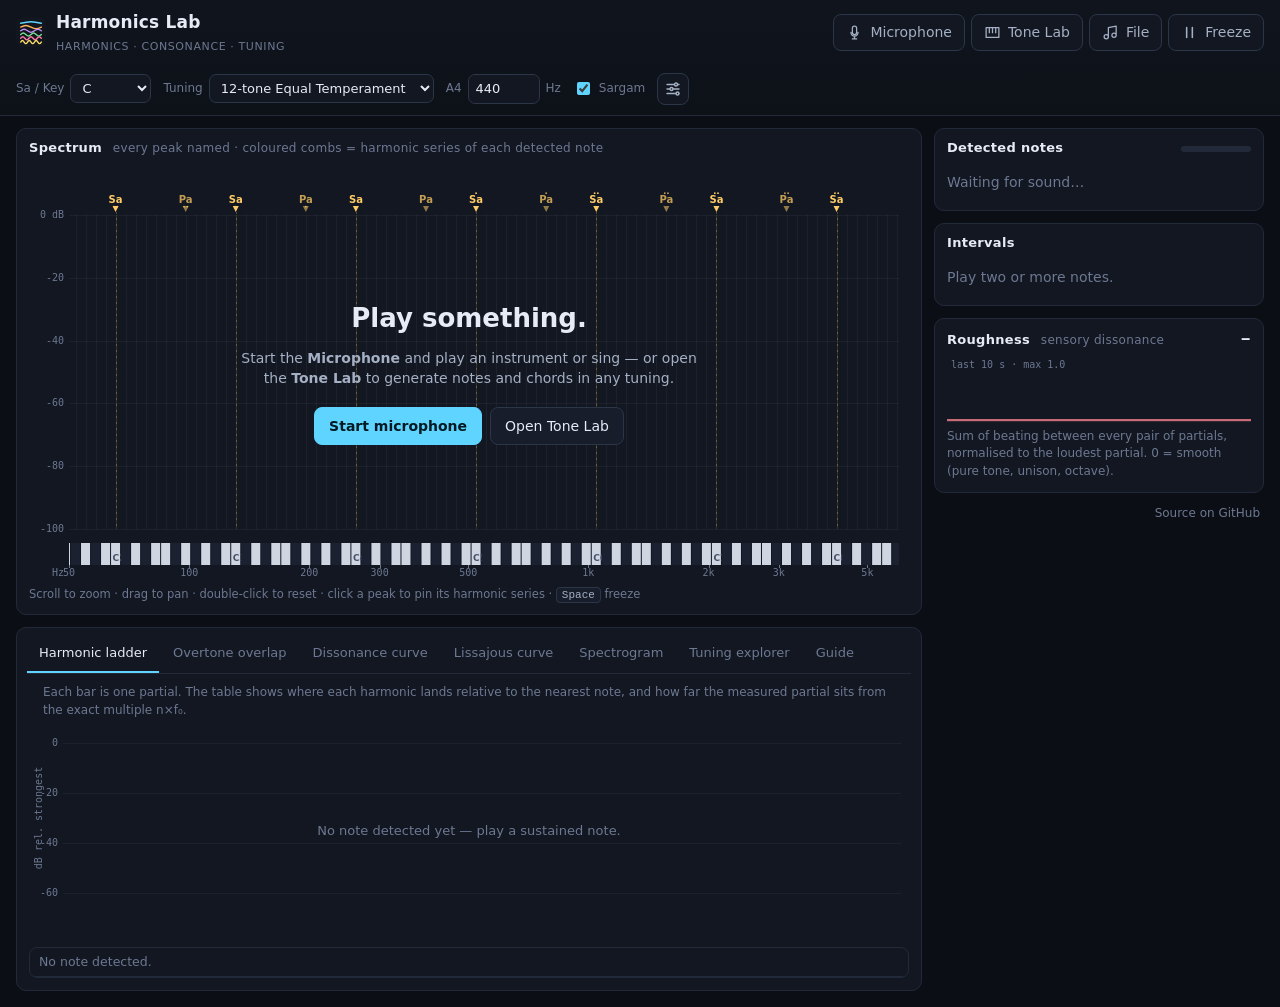
==== commit cab3b65a: "add/improve synth instruments" ====
--- a/index.html
+++ b/index.html
@@ -304,8 +304,9 @@
       <label>Instrument <select id="tlTimbre"></select></label>
       <label>Harmonics <output id="tlHarmOut">12</output><input id="tlHarm" type="range" min="1" max="24" value="12"></label>
       <label>Inharmonicity <output id="tlInhOut">0</output><input id="tlInh" type="range" min="0" max="40" value="0" title="Stretch of upper partials, like stiff piano strings"></label>
+      <label title="How hard notes are played: louder is also brighter (hammer, pluck, mallet, breath). mf is the calibrated level.">Dynamics <output id="tlDynOut">mf</output><input id="tlDyn" type="range" min="0" max="5" step="1" value="3"></label>
       <label>Octave <select id="tlOct"><option value="-1">Low (mandra)</option><option value="0" selected>Middle (madhya)</option><option value="1">High (taar)</option></select></label>
-      <label class="check" title="Vibrato and natural pitch drift. Turn off for exactly steady pitch."><input id="tlVib" type="checkbox" checked> Vibrato</label>
+      <label class="check" title="Vibrato and natural fluctuation of pitch and partial levels. Turn off for an exactly steady tone."><input id="tlVib" type="checkbox" checked> Vibrato</label>
       <label class="check" title="Keep re-plucking / re-striking latched notes of decaying instruments (piano, guitar, sitar, tanpura…)"><input id="tlRestrike" type="checkbox" checked> Re-strike</label>
       <label class="check"><input id="tlMonitor" type="checkbox" checked> Speakers</label>
       <button id="tlAllOff" class="ghost">All off</button>
